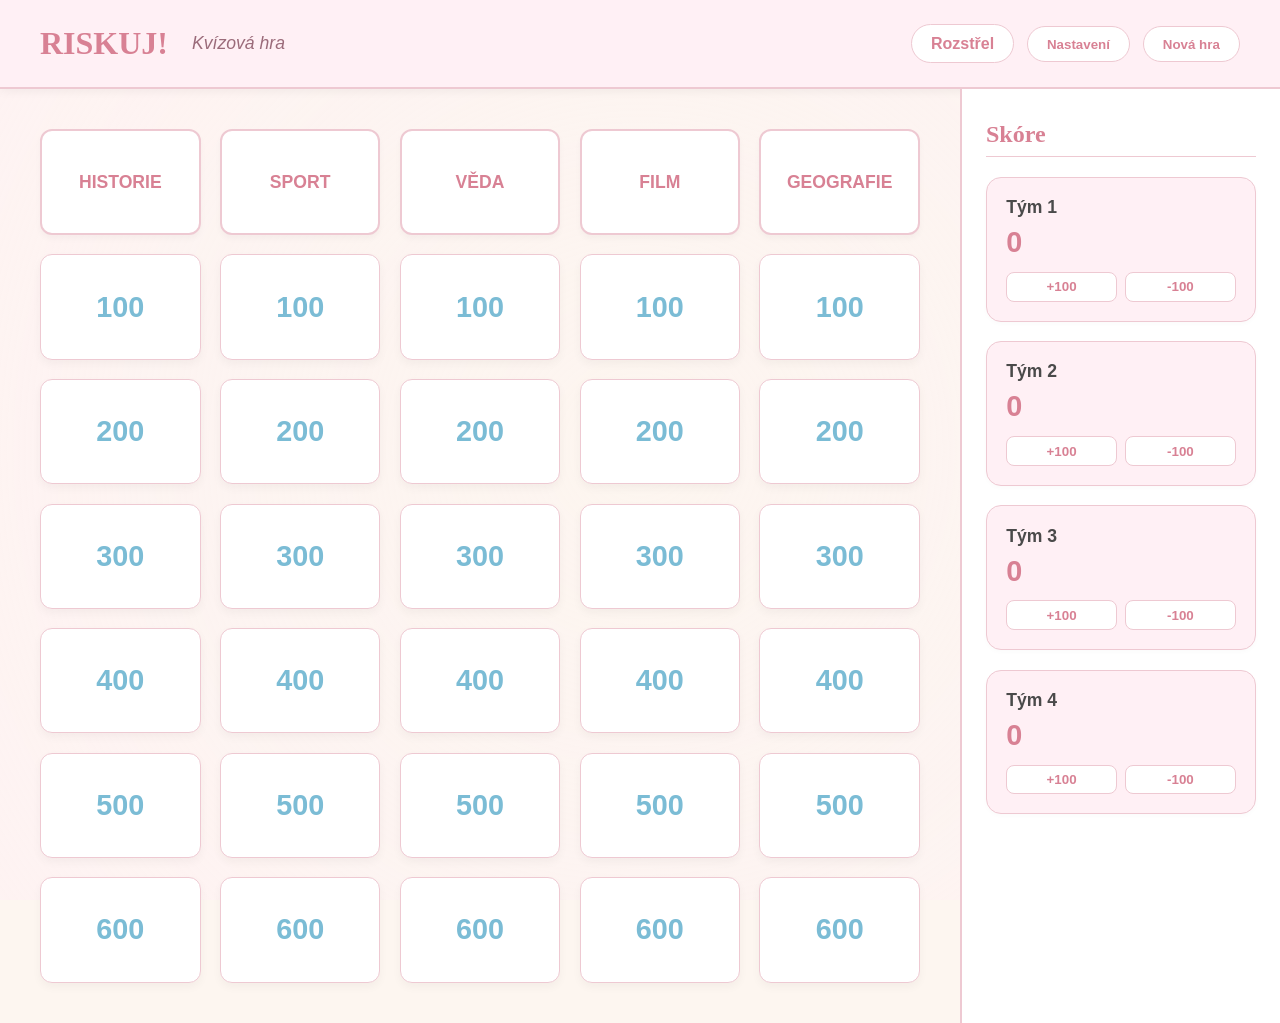
==== index.html @ 7f2a0faa "pokus o zprovoznění github pages" ====
<!DOCTYPE html>
<html lang="cs">
<head>
    <meta charset="UTF-8">
    <meta name="viewport" content="width=device-width, initial-scale=1.0">
    <title>RISKUJ!</title>
    <link rel="stylesheet" href="style.css">
</head>
<body>
    <div id="app">
        <header>
            <h1>RISKUJ!</h1>
            <p>Kvízová hra</p>
            <div class="header-buttons">
                <a href="final.html" class="final-btn-link">Rozstřel</a>
                <button id="btn-settings">Nastavení</button>
                <button id="btn-new-game">Nová hra</button>
            </div>
        </header>

        <main>
            <div id="game-board" class="game-board">
                <!-- Generováno JS -->
            </div>
        </main>

        <aside id="scoreboard">
            <h2>Skóre</h2>
            <div id="teams-list">
                <!-- Generováno JS -->
            </div>
        </aside>

        <!-- Modal Otázka -->
        <div id="modal-question" class="modal">
            <div class="modal-content">
                <div id="q-header">
                    <span id="q-category">Kategorie</span>
                    <span id="q-points">100</span>
                </div>
                <div id="q-body">
                    <p id="q-text">Otázka...</p>
                </div>
                <div id="q-answer-container" class="hidden">
                    <hr>
                    <p id="q-answer">Odpověď...</p>
                </div>
                <div id="q-footer">
                    <button id="btn-show-answer">Zobrazit odpověď</button>
                    <div id="q-actions" class="hidden">
                        <p>Kdo odpověděl?</p>
                        <div id="q-team-buttons"></div>
                        <button id="btn-nobody">Nikdo / Zavřít</button>
                    </div>
                </div>
            </div>
        </div>

        <!-- Modal Nastavení -->
        <div id="modal-settings" class="modal">
            <div class="modal-content">
                <h2>Nastavení</h2>
                <div class="settings-section">
                    <h3>Týmy</h3>
                    <div id="settings-teams-list"></div>
                    <button id="btn-add-team">Přidat tým</button>
                </div>
                <div class="settings-section">
                    <h3>Akce</h3>
                    <button id="btn-reset-game">Resetovat vše</button>
                </div>
                <button id="btn-close-settings">Zavřít</button>
            </div>
        </div>

        <!-- Modal Konec hry -->
        <div id="modal-endgame" class="modal">
            <div class="modal-content">
                <h2>Konec hry</h2>
                <div id="endgame-results"></div>
                <button id="btn-restart">Hrát znovu</button>
                <a href="final.html" class="final-link">Pokračovat do finále (Rozstřel) →</a>
            </div>
        </div>
    </div>
    <script src="data.js"></script>
    <script src="script.js"></script>
</body>
</html>
---- style.css ----
:root {
    --bg-color: #fdf6f0;
    --card-bg: #ffffff;
    --card-hover: #f0f7ff;
    --accent: #ffb7c5;
    --text-color: #4a4a4a;
    --header-bg: #fff0f5;
    --modal-overlay: rgba(255, 255, 255, 0.9);
    --used-card: #f5f5f5;
    --points-color: #7bbcd5;
    --correct-color: #b8e0b8;
    --wrong-color: #f4b0b0;
    --border-color: #eec9d2;
}

body {
    margin: 0;
    font-family: 'Segoe UI', Tahoma, Geneva, Verdana, sans-serif;
    background-color: var(--bg-color);
    color: var(--text-color);
    overflow-x: hidden;
}

body::before {
    content: "";
    position: fixed;
    top: 0;
    left: 0;
    width: 100%;
    height: 100%;
    background: radial-gradient(circle, rgba(255,255,255,0) 0%, rgba(255,240,245,0.5) 100%);
    pointer-events: none;
    z-index: -1;
}

#app {
    display: grid;
    grid-template-areas: 
        "header header"
        "main sidebar";
    grid-template-columns: 1fr 320px;
    grid-template-rows: auto 1fr;
    min-height: 100vh;
}

header {
    grid-area: header;
    background-color: var(--header-bg);
    padding: 1.5rem 2.5rem;
    display: flex;
    align-items: center;
    justify-content: space-between;
    border-bottom: 2px solid var(--border-color);
    box-shadow: 0 2px 10px rgba(0,0,0,0.05);
}

header h1 {
    margin: 0;
    font-size: 2rem;
    color: #d88194;
    font-family: 'Georgia', serif;
}

header p {
    margin: 0 0 0 1.5rem;
    font-size: 1.1rem;
    font-style: italic;
    color: #9b6b7a;
    flex-grow: 1;
}

.header-buttons button, .final-btn-link {
    margin-left: 0.5rem;
    padding: 0.6rem 1.2rem;
    cursor: pointer;
    background: #fff;
    border: 1px solid var(--border-color);
    color: #d88194;
    border-radius: 20px;
    font-weight: bold;
    transition: all 0.2s;
    text-decoration: none;
    display: inline-block;
}

.header-buttons button:hover, .final-btn-link:hover {
    background: var(--accent);
    color: white;
    transform: translateY(-2px);
}

main {
    grid-area: main;
    padding: 2.5rem;
}

.game-board {
    display: grid;
    grid-template-columns: repeat(5, 1fr);
    gap: 1.2rem;
}

.category-name {
    background: #fff;
    padding: 1rem;
    text-align: center;
    font-weight: bold;
    border-radius: 12px;
    border: 2px solid var(--border-color);
    font-size: 1.1rem;
    text-transform: uppercase;
    display: flex;
    align-items: center;
    justify-content: center;
    min-height: 70px;
    color: #d88194;
    box-shadow: 0 4px 6px rgba(0,0,0,0.03);
    cursor: default;
    transition: all 0.3s;
}

.category-name.bonus-ready {
    cursor: pointer;
    background-color: var(--header-bg);
    border-color: var(--accent);
    box-shadow: 0 0 15px rgba(255, 183, 197, 0.5);
    animation: pulse 2s infinite;
}

@keyframes pulse {
    0% { transform: scale(1); }
    50% { transform: scale(1.02); }
    100% { transform: scale(1); }
}

.question-card {
    background: var(--card-bg);
    border: 1px solid var(--border-color);
    border-radius: 12px;
    padding: 2.2rem 1rem;
    text-align: center;
    font-size: 1.8rem;
    font-weight: bold;
    color: var(--points-color);
    cursor: pointer;
    transition: all 0.2s cubic-bezier(0.175, 0.885, 0.32, 1.275);
    box-shadow: 0 4px 10px rgba(0,0,0,0.04);
}

.question-card:hover:not(.used) {
    background: var(--card-hover);
    transform: translateY(-5px);
    box-shadow: 0 10px 20px rgba(0,0,0,0.08);
}

.question-card.used {
    background: var(--used-card);
    color: #d0d0d0;
    cursor: default;
    border-style: solid;
    opacity: 0.6;
    box-shadow: none;
}

#scoreboard {
    grid-area: sidebar;
    background: #fff;
    border-left: 2px solid var(--border-color);
    padding: 2rem 1.5rem;
}

#scoreboard h2 {
    color: #d88194;
    font-family: 'Georgia', serif;
    margin-top: 0;
    border-bottom: 1px solid var(--border-color);
    padding-bottom: 0.5rem;
}

.team-item {
    background: var(--header-bg);
    border: 1px solid var(--border-color);
    padding: 1.2rem;
    border-radius: 15px;
    margin-bottom: 1.2rem;
    box-shadow: 0 2px 5px rgba(0,0,0,0.02);
}

.team-name {
    font-weight: bold;
    display: block;
    margin-bottom: 0.5rem;
    font-size: 1.1rem;
    color: #4a4a4a;
}

.team-score {
    font-size: 1.8rem;
    color: #d88194;
    display: block;
    font-weight: bold;
    margin-bottom: 0.8rem;
}

.team-controls {
    display: flex;
    gap: 0.5rem;
}

.team-controls button {
    flex: 1;
    padding: 0.4rem;
    cursor: pointer;
    background: #fff;
    border: 1px solid var(--border-color);
    color: #d88194;
    border-radius: 8px;
    font-weight: bold;
}

.team-controls button:hover {
    background: var(--accent);
    color: white;
}

/* Modals */
.modal {
    display: none;
    position: fixed;
    top: 0;
    left: 0;
    width: 100%;
    height: 100%;
    background: var(--modal-overlay);
    z-index: 1000;
    align-items: center;
    justify-content: center;
    backdrop-filter: blur(5px);
}

.modal.active {
    display: flex;
}

.modal-content {
    background: white;
    padding: 3.5rem;
    border-radius: 25px;
    max-width: 85%;
    width: 850px;
    border: 3px solid var(--border-color);
    text-align: center;
    box-shadow: 0 20px 60px rgba(0,0,0,0.1);
}

#q-header {
    display: flex;
    justify-content: space-between;
    margin-bottom: 2.5rem;
    font-size: 1.3rem;
    color: #9b6b7a;
    font-weight: bold;
    text-transform: uppercase;
}

#q-body {
    font-size: 2.8rem;
    margin-bottom: 2.5rem;
    line-height: 1.3;
    color: #4a4a4a;
    font-family: 'Georgia', serif;
}

#q-answer {
    font-size: 2.2rem;
    color: #8ab68a;
    margin: 2rem 0;
    font-weight: bold;
}

.hidden {
    display: none;
}

#q-team-buttons {
    display: flex;
    flex-wrap: wrap;
    gap: 1.2rem;
    justify-content: center;
    margin: 2rem 0;
}

.q-team-btn {
    padding: 0.8rem 1.5rem;
    font-size: 1rem;
    cursor: pointer;
    background: #fff;
    border: 2px solid var(--border-color);
    color: #4a4a4a;
    border-radius: 12px;
    font-weight: bold;
    transition: all 0.2s;
}

.q-team-btn:hover {
    transform: scale(1.05);
}

.q-team-btn.correct { border-color: #9cd09c; background: #f0fff0; color: #4e8c4e; }
.q-team-btn.wrong { border-color: #f0a0a0; background: #fff5f5; color: #b85c5c; }

#btn-show-answer {
    padding: 1.2rem 4rem;
    font-size: 1.4rem;
    background: var(--accent);
    color: #fff;
    border: none;
    border-radius: 30px;
    cursor: pointer;
    font-weight: bold;
    box-shadow: 0 4px 15px rgba(255, 183, 197, 0.4);
}

#btn-nobody {
    background: transparent;
    border: none;
    color: #9b6b7a;
    text-decoration: underline;
    cursor: pointer;
    margin-top: 1rem;
}

/* Settings */
.settings-section {
    margin-bottom: 2.5rem;
    text-align: left;
}

.setting-team-row {
    display: flex;
    gap: 1rem;
    margin-bottom: 0.8rem;
    align-items: center;
}

.setting-team-row input {
    background: #fff;
    border: 1px solid var(--border-color);
    color: #4a4a4a;
    padding: 0.7rem 1rem;
    border-radius: 10px;
    flex-grow: 1;
    font-size: 1rem;
}

#btn-add-team, #btn-close-settings, #btn-reset-game, #btn-restart {
    padding: 0.8rem 1.8rem;
    cursor: pointer;
    border-radius: 25px;
    font-weight: bold;
    border: 1px solid var(--border-color);
    transition: all 0.2s;
}

#btn-add-team { background: var(--header-bg); color: #d88194; }
#btn-close-settings { background: #fff; color: #d88194; margin-top: 1.5rem; }
#btn-reset-game { background: #f4b0b0; color: white; border: none; }
#btn-restart { background: var(--accent); color: #fff; border: none; font-size: 1.4rem; margin-top: 2rem; padding: 1.2rem 3rem;}

.endgame-team {
    display: flex;
    justify-content: space-between;
    padding: 1.2rem;
    font-size: 1.8rem;
    border-bottom: 1px solid var(--border-color);
}

.winner {
    background: var(--header-bg);
    color: #d88194;
    border: 2px solid var(--accent);
    border-radius: 15px;
    font-weight: bold;
}

.final-link {
    display: block;
    margin-top: 1rem;
    color: #9b6b7a;
    text-decoration: none;
    font-weight: bold;
}
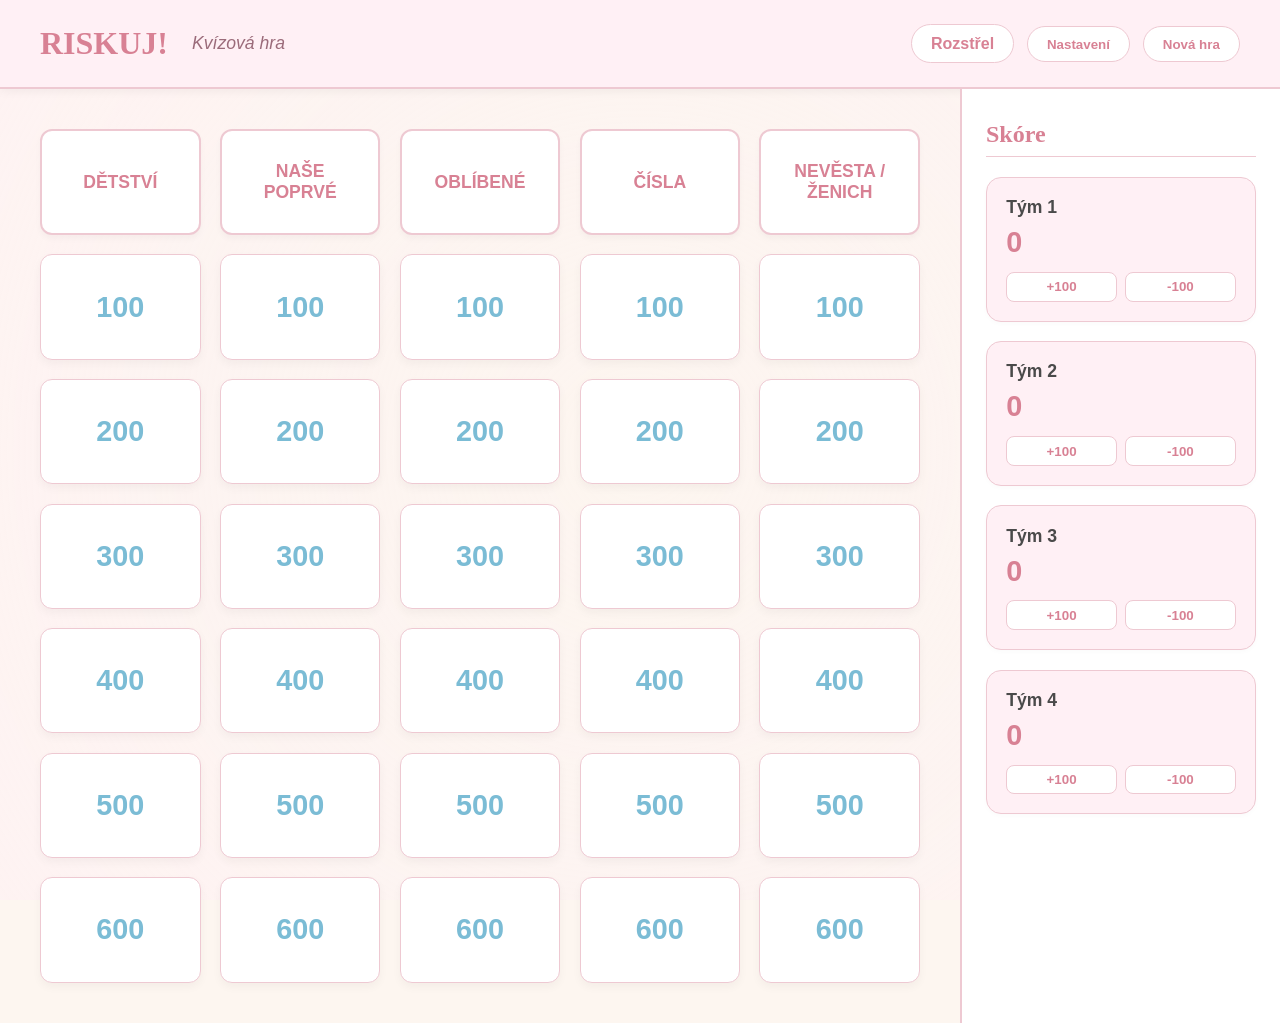
==== commit 7b8f1bb0: "Update of functionalities + final data Added update, so the game UI/UX is better, added countdowns f" ====
--- a/index.html
+++ b/index.html
@@ -36,13 +36,13 @@
             <div class="modal-content">
                 <div id="q-header">
                     <span id="q-category">Kategorie</span>
+                    <div id="q-timer" class="q-timer q-timer-hidden">20</div>
                     <span id="q-points">100</span>
                 </div>
                 <div id="q-body">
                     <p id="q-text">Otázka...</p>
                 </div>
                 <div id="q-answer-container" class="hidden">
-                    <hr>
                     <p id="q-answer">Odpověď...</p>
                 </div>
                 <div id="q-footer">
@@ -67,6 +67,7 @@
                 </div>
                 <div class="settings-section">
                     <h3>Akce</h3>
+                    <button id="btn-reset-teams">Obnovit výchozí názvy týmů</button>
                     <button id="btn-reset-game">Resetovat vše</button>
                 </div>
                 <button id="btn-close-settings">Zavřít</button>
@@ -83,7 +84,6 @@
             </div>
         </div>
     </div>
-    <script src="data.js"></script>
     <script src="script.js"></script>
 </body>
 </html>
--- a/style.css
+++ b/style.css
@@ -244,38 +244,112 @@
 
 .modal-content {
     background: white;
-    padding: 3.5rem;
-    border-radius: 25px;
-    max-width: 85%;
-    width: 850px;
-    border: 3px solid var(--border-color);
+    padding: 3rem;
+    border-radius: 30px;
+    max-width: 90%;
+    width: 950px;
+    border: 1px solid var(--border-color);
     text-align: center;
-    box-shadow: 0 20px 60px rgba(0,0,0,0.1);
+    box-shadow: 0 25px 50px -12px rgba(0, 0, 0, 0.25);
+    position: relative;
+    overflow: hidden;
+    animation: modalSlideUp 0.4s ease-out;
+}
+
+@keyframes modalSlideUp {
+    from { transform: translateY(30px); opacity: 0; }
+    to { transform: translateY(0); opacity: 1; }
 }
 
 #q-header {
-    display: flex;
-    justify-content: space-between;
-    margin-bottom: 2.5rem;
-    font-size: 1.3rem;
+    display: grid;
+    grid-template-columns: 1fr auto 1fr;
+    align-items: center;
+    margin-bottom: 3rem;
+    font-size: 1.2rem;
     color: #9b6b7a;
     font-weight: bold;
     text-transform: uppercase;
+    letter-spacing: 1px;
+}
+
+#q-category {
+    text-align: left;
+}
+
+#q-points {
+    text-align: right;
+    color: var(--points-color);
+}
+
+.q-timer {
+    font-size: 3.5rem;
+    color: #d88194;
+    font-family: 'Georgia', serif;
+    width: 100px;
+    height: 100px;
+    display: flex;
+    align-items: center;
+    justify-content: center;
+    border: 5px solid var(--accent);
+    border-radius: 50%;
+    transition: all 0.3s;
+    background: #fff;
+    box-shadow: 0 5px 15px rgba(255, 183, 197, 0.3);
+    margin: 0 auto;
+}
+
+.q-timer.low-time {
+    color: #ff0000;
+    border-color: #ff0000;
+    animation: pulse-red 0.8s infinite;
+}
+
+@keyframes pulse-red {
+    0% { transform: scale(1); box-shadow: 0 0 0px rgba(255, 0, 0, 0); }
+    50% { transform: scale(1.05); box-shadow: 0 0 20px rgba(255, 0, 0, 0.3); }
+    100% { transform: scale(1); box-shadow: 0 0 0px rgba(255, 0, 0, 0); }
+}
+
+.q-timer-hidden {
+    visibility: hidden;
 }
 
 #q-body {
-    font-size: 2.8rem;
-    margin-bottom: 2.5rem;
-    line-height: 1.3;
-    color: #4a4a4a;
+    padding: 2rem 0;
+    min-height: 200px;
+    display: flex;
+    align-items: center;
+    justify-content: center;
+}
+
+#q-text {
+    font-size: 3.2rem;
+    margin: 0;
+    line-height: 1.2;
+    color: #333;
     font-family: 'Georgia', serif;
+    font-weight: bold;
+}
+
+#q-answer-container {
+    margin-top: 2rem;
+    padding-top: 2rem;
+    border-top: 2px dashed var(--border-color);
+    animation: fadeIn 0.5s ease;
+}
+
+@keyframes fadeIn {
+    from { opacity: 0; }
+    to { opacity: 1; }
 }
 
 #q-answer {
-    font-size: 2.2rem;
-    color: #8ab68a;
-    margin: 2rem 0;
-    font-weight: bold;
+    font-size: 2.5rem;
+    color: #6a9e6a;
+    margin-bottom: 2rem;
+    font-weight: bold;
+    font-style: italic;
 }
 
 .hidden {
@@ -291,43 +365,77 @@
 }
 
 .q-team-btn {
-    padding: 0.8rem 1.5rem;
-    font-size: 1rem;
+    padding: 1rem 1.8rem;
+    font-size: 1.1rem;
     cursor: pointer;
     background: #fff;
     border: 2px solid var(--border-color);
     color: #4a4a4a;
-    border-radius: 12px;
+    border-radius: 15px;
     font-weight: bold;
     transition: all 0.2s;
+    min-width: 150px;
+    box-shadow: 0 2px 5px rgba(0,0,0,0.05);
 }
 
 .q-team-btn:hover {
-    transform: scale(1.05);
-}
-
-.q-team-btn.correct { border-color: #9cd09c; background: #f0fff0; color: #4e8c4e; }
-.q-team-btn.wrong { border-color: #f0a0a0; background: #fff5f5; color: #b85c5c; }
+    transform: translateY(-2px);
+    box-shadow: 0 5px 15px rgba(0,0,0,0.1);
+}
+
+.q-team-btn.correct { 
+    border-color: #9cd09c; 
+    background: #f0fff0; 
+    color: #2d5a2d; 
+}
+
+.q-team-btn.wrong { 
+    border-color: #f0a0a0; 
+    background: #fff5f5; 
+    color: #a04040; 
+}
 
 #btn-show-answer {
-    padding: 1.2rem 4rem;
-    font-size: 1.4rem;
+    padding: 1.5rem 5rem;
+    font-size: 1.6rem;
     background: var(--accent);
     color: #fff;
     border: none;
-    border-radius: 30px;
-    cursor: pointer;
-    font-weight: bold;
-    box-shadow: 0 4px 15px rgba(255, 183, 197, 0.4);
+    border-radius: 50px;
+    cursor: pointer;
+    font-weight: bold;
+    box-shadow: 0 6px 20px rgba(255, 183, 197, 0.5);
+    transition: all 0.3s;
+}
+
+#btn-show-answer:hover {
+    transform: scale(1.05);
+    background: #ffc2cd;
+    box-shadow: 0 8px 25px rgba(255, 183, 197, 0.6);
+}
+
+#q-actions p {
+    font-size: 1.4rem;
+    color: #9b6b7a;
+    font-weight: bold;
+    margin-bottom: 1.5rem;
 }
 
 #btn-nobody {
     background: transparent;
-    border: none;
+    border: 2px solid #eec9d2;
     color: #9b6b7a;
-    text-decoration: underline;
-    cursor: pointer;
-    margin-top: 1rem;
+    padding: 0.8rem 2rem;
+    border-radius: 20px;
+    cursor: pointer;
+    margin-top: 2rem;
+    font-weight: bold;
+    transition: all 0.2s;
+}
+
+#btn-nobody:hover {
+    background: #fff0f5;
+    color: #d88194;
 }
 
 /* Settings */
@@ -353,7 +461,29 @@
     font-size: 1rem;
 }
 
-#btn-add-team, #btn-close-settings, #btn-reset-game, #btn-restart {
+/* Golden Brick Effect */
+.modal.gold-brick-active .modal-content {
+    background: linear-gradient(135deg, #fff9e6 0%, #ffffff 50%, #fff9e6 100%);
+    border-color: #ffd700;
+    box-shadow: 0 0 50px rgba(255, 215, 0, 0.6);
+    animation: gold-glow 3s infinite alternate;
+}
+
+@keyframes gold-glow {
+    from { box-shadow: 0 0 30px rgba(255, 215, 0, 0.4); }
+    to { box-shadow: 0 0 60px rgba(255, 215, 0, 0.8); }
+}
+
+.modal.gold-brick-active #q-body {
+    color: #b8860b;
+    text-shadow: 1px 1px 2px rgba(0,0,0,0.1);
+    transform: translateY(-30px);
+}
+
+#btn-reset-teams { background: #fff; color: #9b6b7a; border: 1px solid var(--border-color); margin-right: 0.5rem; }
+#btn-reset-teams:hover { background: #fdf6f0; }
+
+#btn-add-team, #btn-close-settings, #btn-reset-game, #btn-restart, #btn-reset-teams {
     padding: 0.8rem 1.8rem;
     cursor: pointer;
     border-radius: 25px;
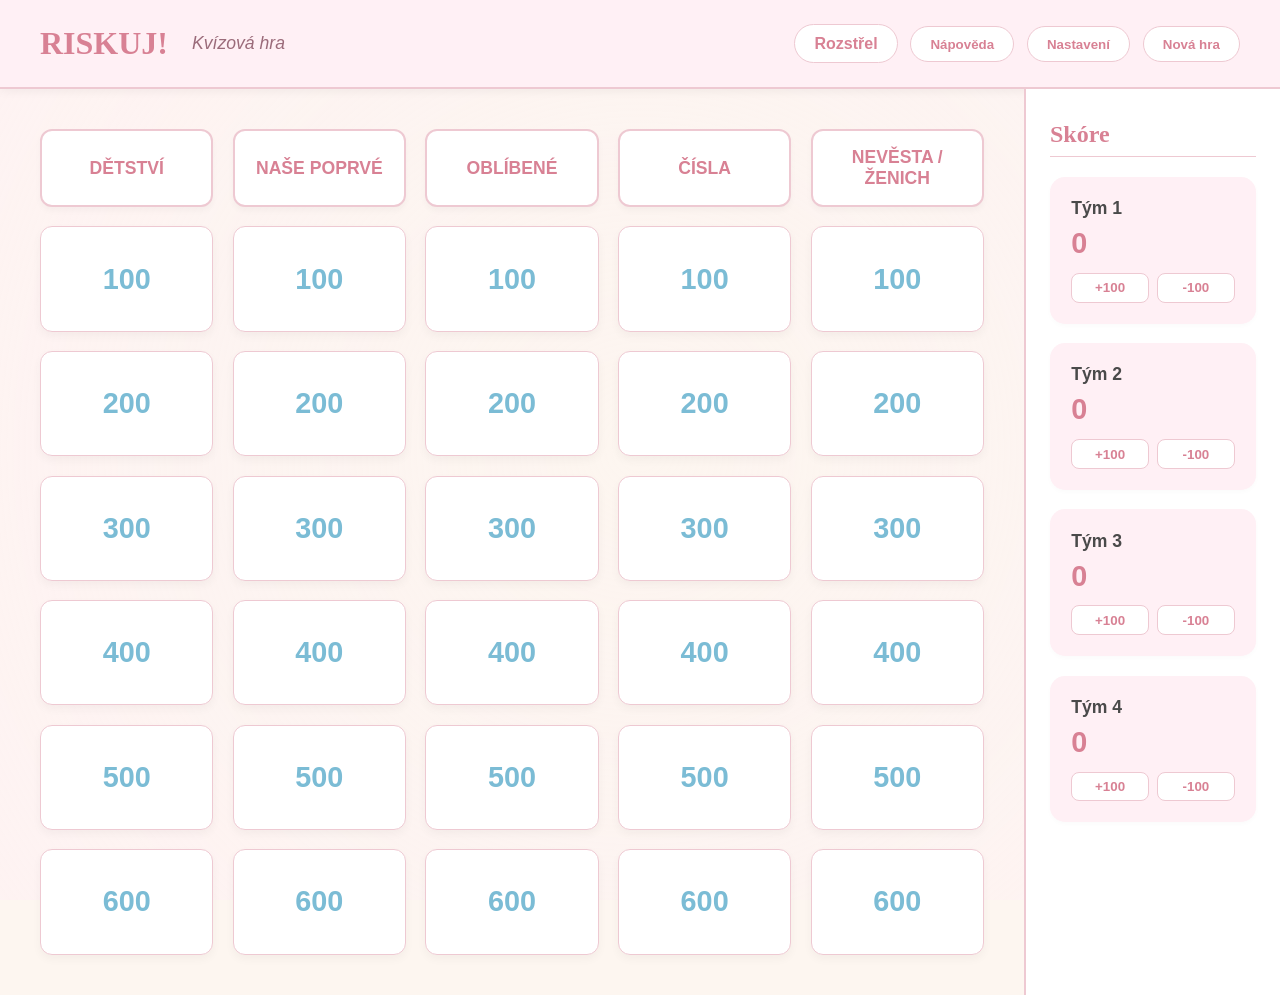
==== commit d5c93082: "overflow debug, help page, teams func, UI update" ====
--- a/index.html
+++ b/index.html
@@ -13,6 +13,7 @@
             <p>Kvízová hra</p>
             <div class="header-buttons">
                 <a href="final.html" class="final-btn-link">Rozstřel</a>
+                <button id="btn-help">Nápověda</button>
                 <button id="btn-settings">Nastavení</button>
                 <button id="btn-new-game">Nová hra</button>
             </div>
@@ -48,7 +49,15 @@
                 <div id="q-footer">
                     <button id="btn-show-answer">Zobrazit odpověď</button>
                     <div id="q-actions" class="hidden">
-                        <p>Kdo odpověděl?</p>
+                        <div id="active-team-shortcut" class="hidden">
+                            <p>Tým na řadě: <strong id="active-team-name-display"></strong></p>
+                            <div class="active-team-btns">
+                                <button id="btn-active-correct" class="q-team-btn correct">SPRÁVNĚ (+)</button>
+                                <button id="btn-active-wrong" class="q-team-btn wrong">ŠPATNĚ (-)</button>
+                            </div>
+                            <hr style="margin: 2rem 0; border: 0; border-top: 1px solid var(--border-color); opacity: 0.5;">
+                        </div>
+                        <p id="q-other-teams-label">Odpověděl jiný tým?</p>
                         <div id="q-team-buttons"></div>
                         <button id="btn-nobody">Nikdo / Zavřít</button>
                     </div>
@@ -83,6 +92,42 @@
                 <a href="final.html" class="final-link">Pokračovat do finále (Rozstřel) →</a>
             </div>
         </div>
+
+        <!-- Modal Nápověda -->
+        <div id="modal-help" class="modal">
+            <div class="modal-content help-content">
+                <h2>Jak hrát RISKUJ!</h2>
+                <div class="help-section">
+                    <h3>Pravidla hry</h3>
+                    <ul>
+                        <li>Hra je rozdělena do 5 kategorií s otázkami různé bodové hodnoty (100–600 bodů).</li>
+                        <li>Tým, který je na řadě, si vybere kategorii a bodovou hodnotu.</li>
+                        <li><strong>ZLATÁ CIHLA:</strong> Skrytá odměna! Tým, který si ji vybere, získává body zdarma bez otázky.</li>
+                        <li><strong>BONUSOVÁ OTÁZKA:</strong> Odemkne se po zodpovězení všech otázek v dané kategorii. Kliknutím na název kategorie se otevře bonusová otázka za <strong>800 bodů</strong>.</li>
+                        <li><strong>Časový limit:</strong> Na každou otázku je limit 20 sekund.</li>
+                    </ul>
+                </div>
+                <div class="help-section">
+                    <h3>Bodování a ovládání</h3>
+                    <ul>
+                        <li>Po přečtení otázky a uplynutí času (nebo dřívějším zodpovězení) klikněte na <strong>"Zobrazit odpověď"</strong> (nebo stiskněte <strong>Mezerník</strong>).</li>
+                        <li>Následně vyberte tým a stiskněte <strong>"+"</strong> pro přičtení bodů nebo <strong>"-"</strong> pro odečtení.</li>
+                        <li>Pokud nikdo neodpověděl, použijte tlačítko <strong>"Nikdo / Zavřít"</strong>.</li>
+                        <li>Skóre lze ručně korigovat v pravém panelu pomocí tlačítek +100/-100, nebo <strong>kliknutím přímo na číslo skóre</strong> pro ruční zadání.</li>
+                        <li>Kliknutím na kartu týmu v pravém panelu jej označíte jako <strong>aktivní</strong> (na řadě).</li>
+                        <li>Klávesové zkratky: Čísla <strong>1, 2, 3, ...</strong> na klávesnici přidělí body odpovídajícímu týmu po zobrazení odpovědi. Pro aktivní tým můžete použít klávesy <strong>"+"</strong> a <strong>"-"</strong>. <strong>Esc</strong> zavře modální okno.</li>
+                    </ul>
+                </div>
+                <div class="help-section">
+                    <h3>Finále (Rozstřel)</h3>
+                    <ul>
+                        <li>Po odehrání všech otázek se zobrazí celkové pořadí.</li>
+                        <li>Následně se můžete přesunout do speciálního rozstřelu tlačítkem "Pokračovat do finále".</li>
+                    </ul>
+                </div>
+                <button id="btn-close-help">Zavřít nápovědu</button>
+            </div>
+        </div>
     </div>
     <script src="script.js"></script>
 </body>
--- a/style.css
+++ b/style.css
@@ -13,6 +13,10 @@
     --border-color: #eec9d2;
 }
 
+*, *::before, *::after {
+    box-sizing: border-box;
+}
+
 body {
     margin: 0;
     font-family: 'Segoe UI', Tahoma, Geneva, Verdana, sans-serif;
@@ -38,9 +42,10 @@
     grid-template-areas: 
         "header header"
         "main sidebar";
-    grid-template-columns: 1fr 320px;
+    grid-template-columns: 1fr minmax(240px, 20%);
     grid-template-rows: auto 1fr;
     min-height: 100vh;
+    width: 100%;
 }
 
 header {
@@ -179,11 +184,29 @@
 
 .team-item {
     background: var(--header-bg);
-    border: 1px solid var(--border-color);
+    border: 2px solid transparent;
     padding: 1.2rem;
     border-radius: 15px;
     margin-bottom: 1.2rem;
     box-shadow: 0 2px 5px rgba(0,0,0,0.02);
+    transition: all 0.3s;
+    cursor: pointer;
+}
+
+.team-item.active-team {
+    border-color: var(--accent);
+    background: #fff;
+    transform: scale(1.05);
+    box-shadow: 0 5px 15px rgba(255, 183, 197, 0.3);
+}
+
+.team-item.active-team::after {
+    content: "★";
+    position: absolute;
+    top: 10px;
+    right: 10px;
+    color: var(--accent);
+    font-size: 1.2rem;
 }
 
 .team-name {
@@ -200,6 +223,11 @@
     display: block;
     font-weight: bold;
     margin-bottom: 0.8rem;
+    cursor: pointer;
+}
+
+.team-score:hover {
+    text-decoration: underline;
 }
 
 .team-controls {
@@ -233,26 +261,29 @@
     height: 100%;
     background: var(--modal-overlay);
     z-index: 1000;
-    align-items: center;
+    overflow-y: auto;
+    padding: 2rem 0;
+    box-sizing: border-box;
+    backdrop-filter: blur(5px);
+}
+
+.modal.active {
+    display: flex;
     justify-content: center;
-    backdrop-filter: blur(5px);
-}
-
-.modal.active {
-    display: flex;
+    align-items: flex-start;
 }
 
 .modal-content {
     background: white;
-    padding: 3rem;
-    border-radius: 30px;
-    max-width: 90%;
+    padding: clamp(1rem, 5vw, 3rem);
+    border-radius: 20px;
+    max-width: 95%;
     width: 950px;
+    margin: 2rem auto;
     border: 1px solid var(--border-color);
     text-align: center;
     box-shadow: 0 25px 50px -12px rgba(0, 0, 0, 0.25);
     position: relative;
-    overflow: hidden;
     animation: modalSlideUp 0.4s ease-out;
 }
 
@@ -297,6 +328,8 @@
     background: #fff;
     box-shadow: 0 5px 15px rgba(255, 183, 197, 0.3);
     margin: 0 auto;
+    line-height: 1;
+    padding-top: 0.1em; /* Optické vycentrování čísla */
 }
 
 .q-timer.low-time {
@@ -321,15 +354,20 @@
     display: flex;
     align-items: center;
     justify-content: center;
+    width: 100%;
 }
 
 #q-text {
-    font-size: 3.2rem;
+    font-size: clamp(1.5rem, 4vw, 3.5rem);
     margin: 0;
-    line-height: 1.2;
+    line-height: 1.3;
     color: #333;
     font-family: 'Georgia', serif;
     font-weight: bold;
+    width: 100%;
+    overflow-wrap: break-word;
+    word-wrap: break-word;
+    hyphens: auto;
 }
 
 #q-answer-container {
@@ -345,11 +383,15 @@
 }
 
 #q-answer {
-    font-size: 2.5rem;
+    font-size: clamp(1.2rem, 3vw, 2.8rem);
     color: #6a9e6a;
     margin-bottom: 2rem;
     font-weight: bold;
     font-style: italic;
+    width: 100%;
+    overflow-wrap: break-word;
+    word-wrap: break-word;
+    hyphens: auto;
 }
 
 .hidden {
@@ -414,11 +456,34 @@
     box-shadow: 0 8px 25px rgba(255, 183, 197, 0.6);
 }
 
+.active-team-btns {
+    display: flex;
+    gap: 2rem;
+    justify-content: center;
+    margin-bottom: 1rem;
+}
+
+.active-team-btns .q-team-btn {
+    font-size: 1.4rem;
+    padding: 1.5rem 3rem;
+    min-width: 200px;
+}
+
+#active-team-name-display {
+    color: var(--accent);
+    font-size: 1.6rem;
+}
+
 #q-actions p {
     font-size: 1.4rem;
     color: #9b6b7a;
     font-weight: bold;
     margin-bottom: 1.5rem;
+}
+
+.active-team-btn-border {
+    border: 2px solid var(--accent) !important;
+    box-shadow: 0 0 10px rgba(255, 183, 197, 0.4);
 }
 
 #btn-nobody {
@@ -466,7 +531,21 @@
     background: linear-gradient(135deg, #fff9e6 0%, #ffffff 50%, #fff9e6 100%);
     border-color: #ffd700;
     box-shadow: 0 0 50px rgba(255, 215, 0, 0.6);
-    animation: gold-glow 3s infinite alternate;
+    animation: gold-glow 3s infinite alternate, shake 0.5s ease-in-out;
+}
+
+@keyframes shake {
+    0% { transform: translate(1px, 1px) rotate(0deg); }
+    10% { transform: translate(-1px, -2px) rotate(-1deg); }
+    20% { transform: translate(-3px, 0px) rotate(1deg); }
+    30% { transform: translate(3px, 2px) rotate(0deg); }
+    40% { transform: translate(1px, -1px) rotate(1deg); }
+    50% { transform: translate(-1px, 2px) rotate(-1deg); }
+    60% { transform: translate(-3px, 1px) rotate(0deg); }
+    70% { transform: translate(3px, 1px) rotate(-1deg); }
+    80% { transform: translate(-1px, -1px) rotate(1deg); }
+    90% { transform: translate(1px, 2px) rotate(0deg); }
+    100% { transform: translate(1px, -2px) rotate(-1deg); }
 }
 
 @keyframes gold-glow {
@@ -520,3 +599,117 @@
     text-decoration: none;
     font-weight: bold;
 }
+
+/* Confetti effect */
+.confetti-container {
+    position: fixed;
+    top: 0;
+    left: 0;
+    width: 100%;
+    height: 100%;
+    pointer-events: none;
+    z-index: 9999;
+}
+
+.confetti {
+    position: absolute;
+    width: 10px;
+    height: 10px;
+    background: var(--accent);
+    animation: confetti-fall 3s ease-in-out infinite;
+}
+
+@keyframes confetti-fall {
+    0% { transform: translateY(-100vh) rotate(0deg); opacity: 1; }
+    100% { transform: translateY(100vh) rotate(720deg); opacity: 0; }
+}
+.help-content {
+    text-align: left;
+    max-height: 85vh;
+    overflow-y: auto;
+}
+
+.help-section {
+    margin-bottom: 2rem;
+}
+
+.help-section h3 {
+    color: #d88194;
+    border-bottom: 1px solid var(--border-color);
+    padding-bottom: 0.5rem;
+}
+
+.help-section ul {
+    padding-left: 1.5rem;
+}
+
+.help-section li {
+    margin-bottom: 0.5rem;
+    line-height: 1.4;
+}
+
+#btn-close-help {
+    display: block;
+    margin: 2rem auto 0;
+    padding: 0.8rem 2rem;
+    background: var(--accent);
+    color: white;
+    border: none;
+    border-radius: 25px;
+    cursor: pointer;
+    font-weight: bold;
+}
+
+/* Responsivity for Projectors and different screens */
+@media (max-width: 1200px) {
+    .game-board {
+        gap: 0.8rem;
+    }
+    .question-card {
+        padding: 1.5rem 0.5rem;
+        font-size: 1.4rem;
+    }
+}
+
+@media (max-height: 800px) {
+    header {
+        padding: 0.8rem 1.5rem;
+    }
+    header h1 {
+        font-size: 1.5rem;
+    }
+    main {
+        padding: 1rem;
+    }
+    .category-name {
+        min-height: 50px;
+        padding: 0.5rem;
+        font-size: 0.9rem;
+    }
+    .question-card {
+        padding: 1rem 0.5rem;
+    }
+}
+
+@media (max-width: 1100px) {
+    #app {
+        grid-template-areas: 
+            "header"
+            "main"
+            "sidebar";
+        grid-template-columns: 1fr;
+    }
+    #scoreboard {
+        border-left: none;
+        border-top: 2px solid var(--border-color);
+    }
+    #teams-list {
+        display: flex;
+        flex-wrap: wrap;
+        gap: 1rem;
+    }
+    .team-item {
+        flex: 1;
+        min-width: 200px;
+    }
+}
